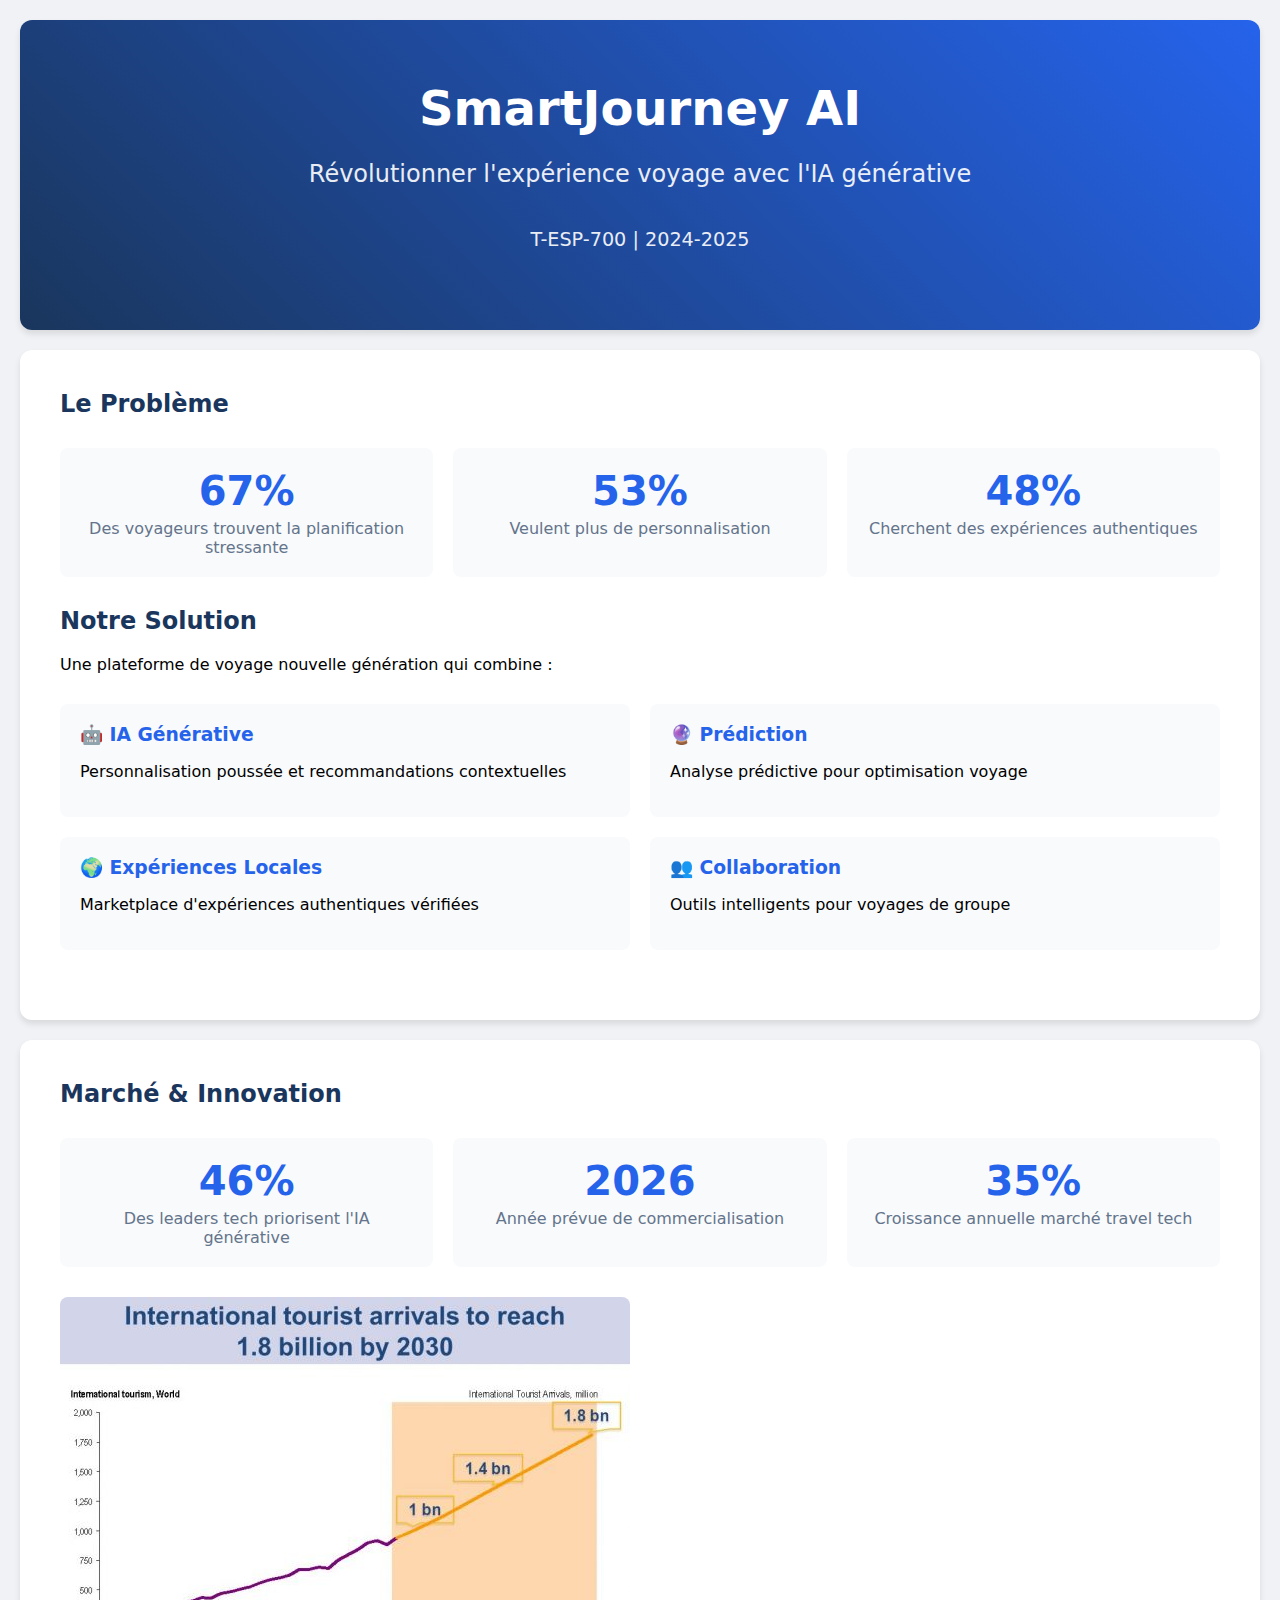
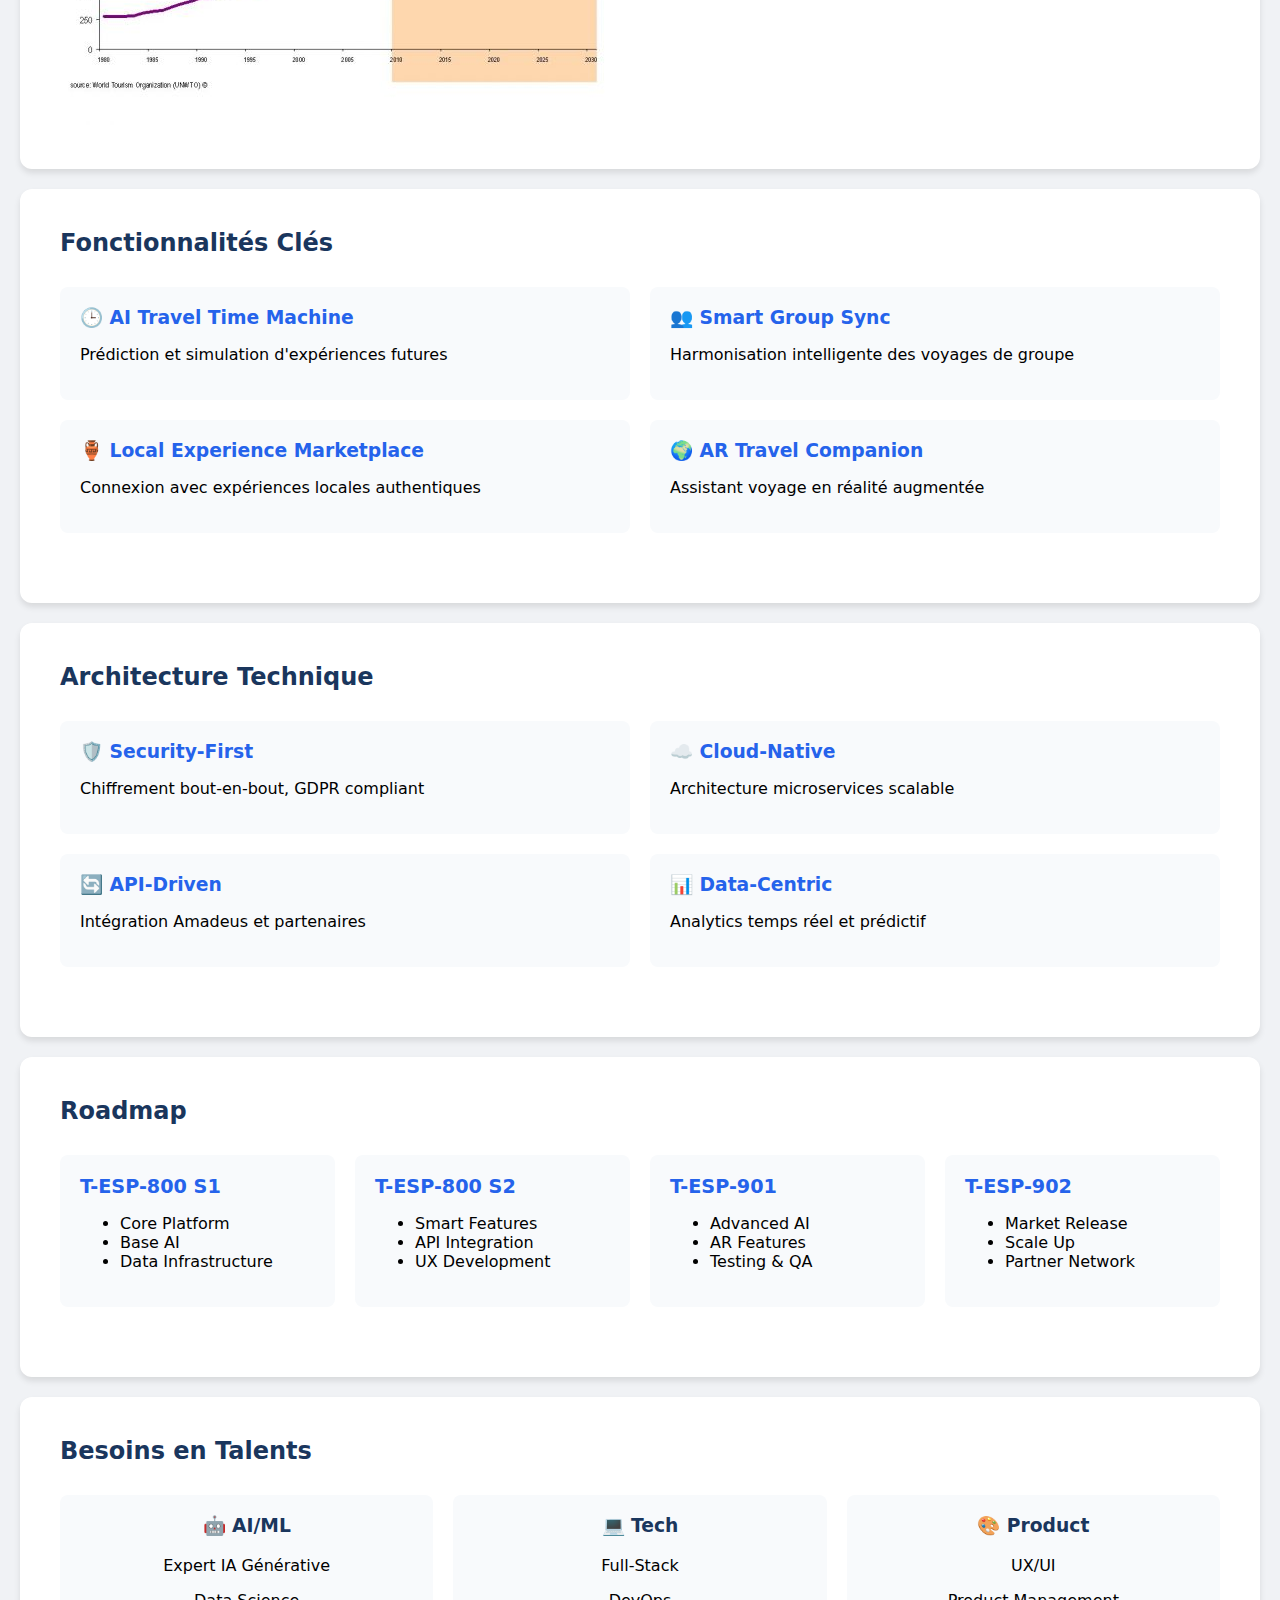
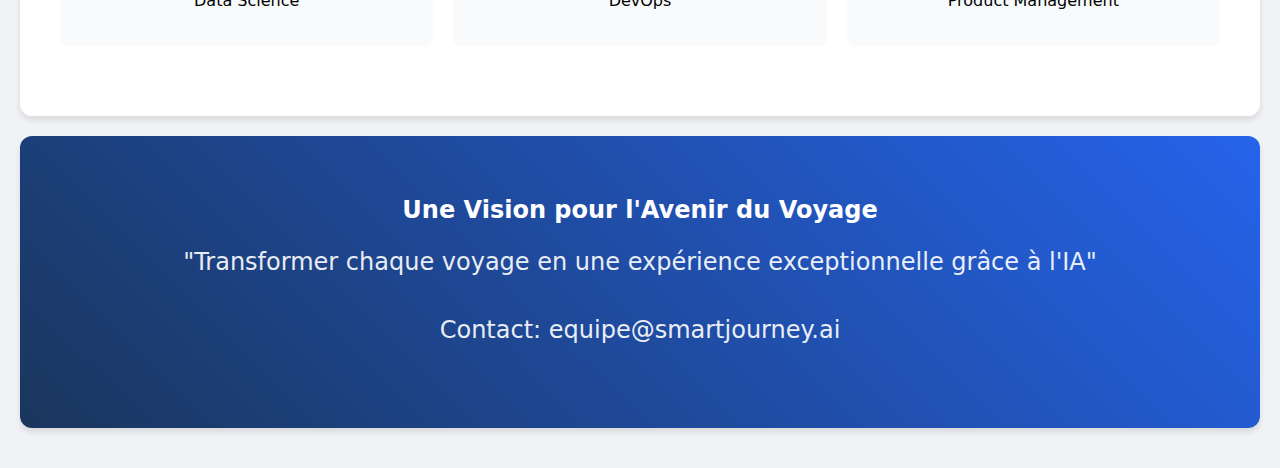
==== index.html @ 3d7ac0e2 "org" ====
<!DOCTYPE html>
<html lang="fr">
<head>
    <meta charset="UTF-8">
    <link rel="stylesheet" href="styles.css">
    
</head>
<body>
    <!-- Slide 1: Title -->
    <div class="slide title-slide">
        <h1>SmartJourney AI</h1>
        <p>Révolutionner l'expérience voyage avec l'IA générative</p>
        <p style="font-size: 1.2em; margin-top: 40px">T-ESP-700 | 2024-2025</p>
    </div>

    <!-- Slide 2: Problem & Solution -->
    <div class="slide">
        <h2>Le Problème</h2>
        <div class="metrics">
            <div class="metric">
                <h3>67%</h3>
                <p>Des voyageurs trouvent la planification stressante</p>
            </div>
            <div class="metric">
                <h3>53%</h3>
                <p>Veulent plus de personnalisation</p>
            </div>
            <div class="metric">
                <h3>48%</h3>
                <p>Cherchent des expériences authentiques</p>
            </div>
        </div>
        <h2>Notre Solution</h2>
        <p>Une plateforme de voyage nouvelle génération qui combine :</p>
        <div class="features">
            <div class="feature">
                <h3>🤖 IA Générative</h3>
                <p>Personnalisation poussée et recommandations contextuelles</p>
            </div>
            <div class="feature">
                <h3>🔮 Prédiction</h3>
                <p>Analyse prédictive pour optimisation voyage</p>
            </div>
            <div class="feature">
                <h3>🌍 Expériences Locales</h3>
                <p>Marketplace d'expériences authentiques vérifiées</p>
            </div>
            <div class="feature">
                <h3>👥 Collaboration</h3>
                <p>Outils intelligents pour voyages de groupe</p>
            </div>
        </div>
    </div>

    <!-- Slide 3: Market & Innovation -->
    <div class="slide">
        <h2>Marché & Innovation</h2>
        <div class="metrics">
            <div class="metric">
                <h3>46%</h3>
                <p>Des leaders tech priorisent l'IA générative</p>
            </div>
            <div class="metric">
                <h3>2026</h3>
                <p>Année prévue de commercialisation</p>
            </div>
            <div class="metric">
                <h3>35%</h3>
                <p>Croissance annuelle marché travel tech</p>
            </div>
        </div>
        <img src="./assets/2030-milliard-touristes-organisation-mondial-tourisme.jpg" alt="Market Graph">
    </div>

    <!-- Slide 4: Key Features -->
    <div class="slide">
        <h2>Fonctionnalités Clés</h2>
        <div class="features">
            <div class="feature">
                <h3>🕒 AI Travel Time Machine</h3>
                <p>Prédiction et simulation d'expériences futures</p>
            </div>
            <div class="feature">
                <h3>👥 Smart Group Sync</h3>
                <p>Harmonisation intelligente des voyages de groupe</p>
            </div>
            <div class="feature">
                <h3>🏺 Local Experience Marketplace</h3>
                <p>Connexion avec expériences locales authentiques</p>
            </div>
            <div class="feature">
                <h3>🌍 AR Travel Companion</h3>
                <p>Assistant voyage en réalité augmentée</p>
            </div>
        </div>
    </div>

    <!-- Slide 5: Technical Architecture -->
    <div class="slide">
        <h2>Architecture Technique</h2>
        <div class="features">
            <div class="feature">
                <h3>🛡️ Security-First</h3>
                <p>Chiffrement bout-en-bout, GDPR compliant</p>
            </div>
            <div class="feature">
                <h3>☁️ Cloud-Native</h3>
                <p>Architecture microservices scalable</p>
            </div>
            <div class="feature">
                <h3>🔄 API-Driven</h3>
                <p>Intégration Amadeus et partenaires</p>
            </div>
            <div class="feature">
                <h3>📊 Data-Centric</h3>
                <p>Analytics temps réel et prédictif</p>
            </div>
        </div>
    </div>

    <!-- Slide 6: Roadmap -->
    <div class="slide">
        <h2>Roadmap</h2>
        <div class="roadmap">
            <div class="phase">
                <h3>T-ESP-800 S1</h3>
                <ul>
                    <li>Core Platform</li>
                    <li>Base AI</li>
                    <li>Data Infrastructure</li>
                </ul>
            </div>
            <div class="phase">
                <h3>T-ESP-800 S2</h3>
                <ul>
                    <li>Smart Features</li>
                    <li>API Integration</li>
                    <li>UX Development</li>
                </ul>
            </div>
            <div class="phase">
                <h3>T-ESP-901</h3>
                <ul>
                    <li>Advanced AI</li>
                    <li>AR Features</li>
                    <li>Testing & QA</li>
                </ul>
            </div>
            <div class="phase">
                <h3>T-ESP-902</h3>
                <ul>
                    <li>Market Release</li>
                    <li>Scale Up</li>
                    <li>Partner Network</li>
                </ul>
            </div>
        </div>
    </div>

    <!-- Slide 7: Team Needs -->
    <div class="slide">
        <h2>Besoins en Talents</h2>
        <div class="team">
            <div class="member">
                <h3>🤖 AI/ML</h3>
                <p>Expert IA Générative</p>
                <p>Data Science</p>
            </div>
            <div class="member">
                <h3>💻 Tech</h3>
                <p>Full-Stack</p>
                <p>DevOps</p>
            </div>
            <div class="member">
                <h3>🎨 Product</h3>
                <p>UX/UI</p>
                <p>Product Management</p>
            </div>
        </div>
    </div>

    <!-- Slide 8: Conclusion -->
    <div class="slide title-slide">
        <h2>Une Vision pour l'Avenir du Voyage</h2>
        <p>"Transformer chaque voyage en une expérience exceptionnelle grâce à l'IA"</p>
        <div style="margin-top: 40px">
            <p>Contact: equipe@smartjourney.ai</p>
        </div>
    </div>

</body>
</html>
---- styles.css ----
body {
            font-family: system-ui, -apple-system, sans-serif;
            margin: 0;
            padding: 20px;
            background: #f0f2f5;
        }
        .slide {
            background: white;
            border-radius: 12px;
            padding: 40px;
            margin-bottom: 20px;
            box-shadow: 0 4px 6px rgba(0,0,0,0.1);
        }
        .title-slide {
            background: linear-gradient(45deg, #1a365d, #2563eb);
            color: white;
            text-align: center;
            padding: 60px 40px;
        }
        .title-slide h1 {
            font-size: 3em;
            margin: 0 0 20px 0;
        }
        .title-slide p {
            font-size: 1.5em;
            opacity: 0.9;
        }
        h1, h2, h3 {
            color: #1a365d;
            margin-top: 0;
        }
        .title-slide h1, .title-slide h2 {
            color: white;
        }
        .metrics {
            display: grid;
            grid-template-columns: repeat(3, 1fr);
            gap: 20px;
            margin: 30px 0;
        }
        .metric {
            background: #f8fafc;
            padding: 20px;
            border-radius: 8px;
            text-align: center;
        }
        .metric h3 {
            font-size: 2.5em;
            margin: 0;
            color: #2563eb;
        }
        .metric p {
            margin: 5px 0 0 0;
            color: #64748b;
        }
        .features {
            display: grid;
            grid-template-columns: repeat(2, 1fr);
            gap: 20px;
            margin: 30px 0;
        }
        .feature {
            background: #f8fafc;
            padding: 20px;
            border-radius: 8px;
        }
        .feature h3 {
            color: #2563eb;
            margin: 0 0 10px 0;
        }
        .roadmap {
            display: grid;
            grid-template-columns: repeat(4, 1fr);
            gap: 20px;
            margin: 30px 0;
        }
        .phase {
            background: #f8fafc;
            padding: 20px;
            border-radius: 8px;
        }
        .phase h3 {
            color: #2563eb;
            margin: 0 0 10px 0;
            font-size: 1.2em;
        }
        .team {
            display: grid;
            grid-template-columns: repeat(3, 1fr);
            gap: 20px;
            margin: 30px 0;
        }
        .member {
            background: #f8fafc;
            padding: 20px;
            border-radius: 8px;
            text-align: center;
        }
        img {
            max-width: 100%;
            height: auto;
            border-radius: 8px;
        }
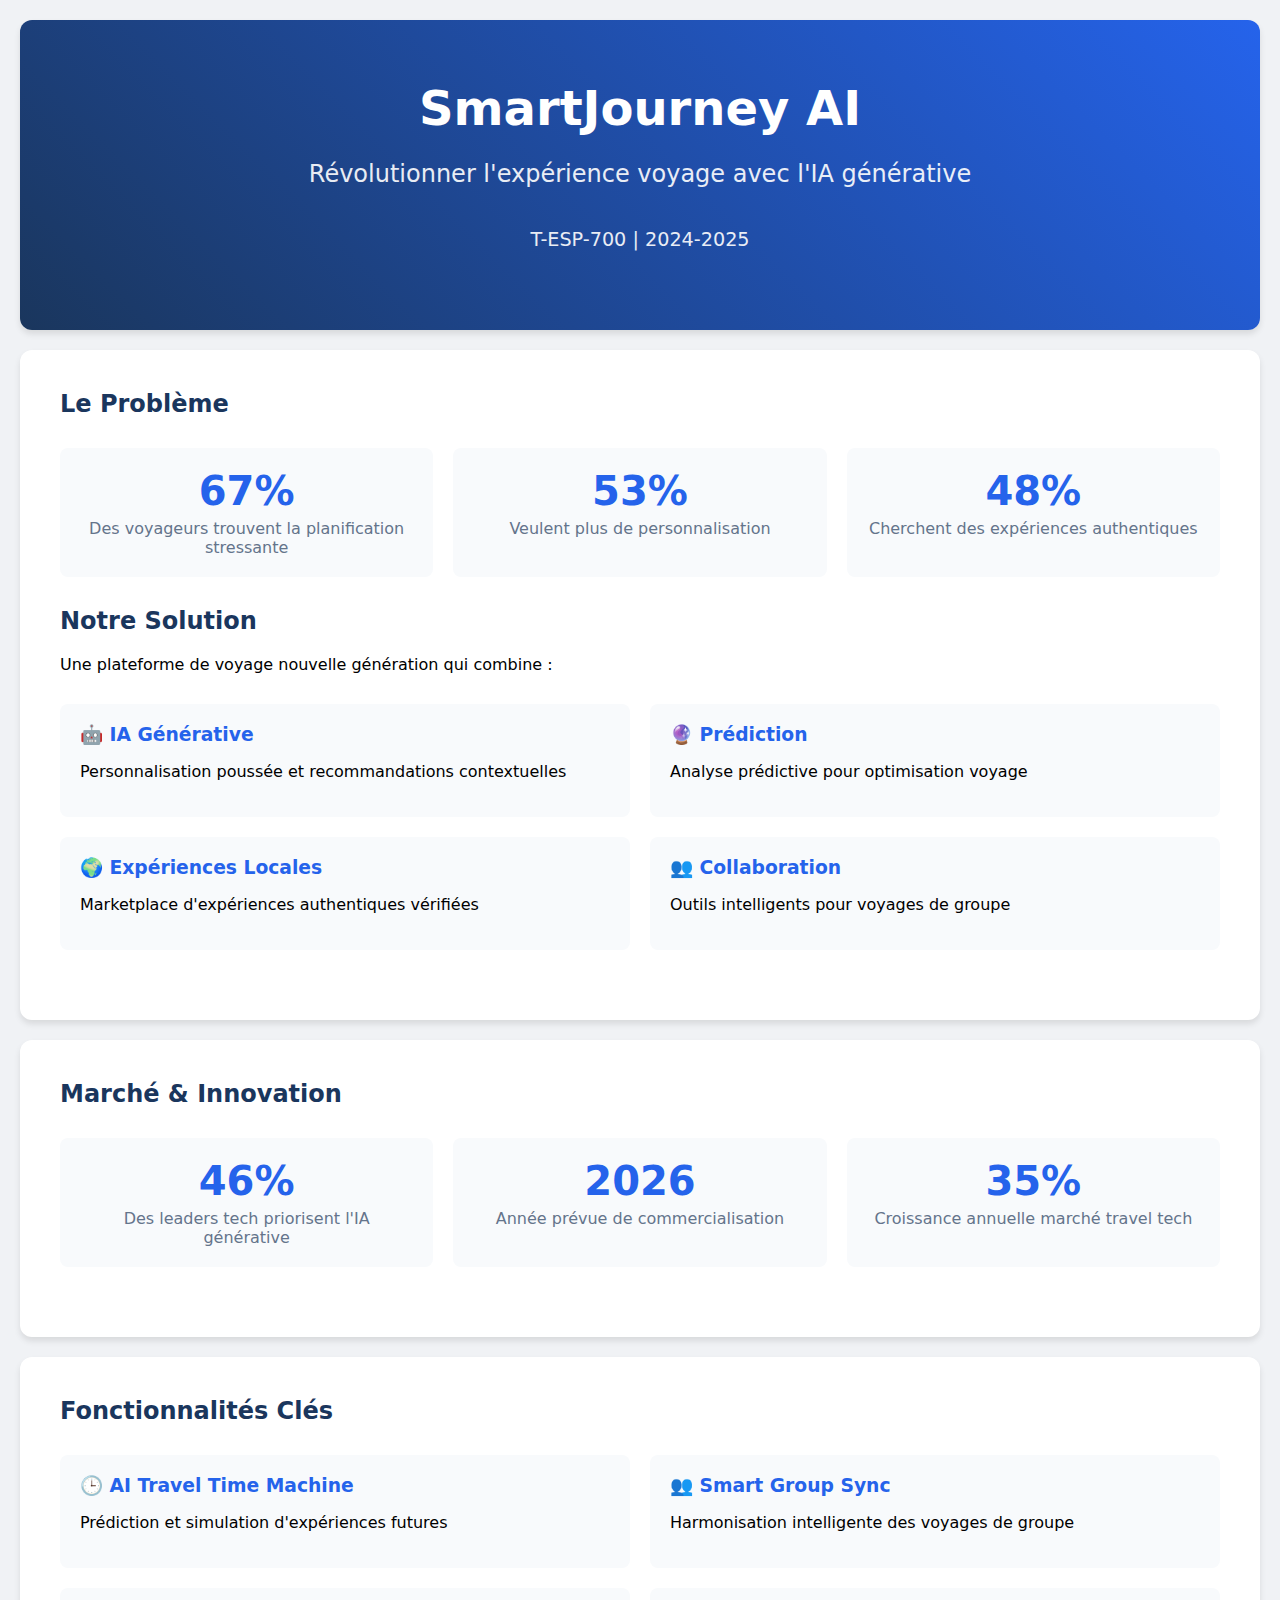
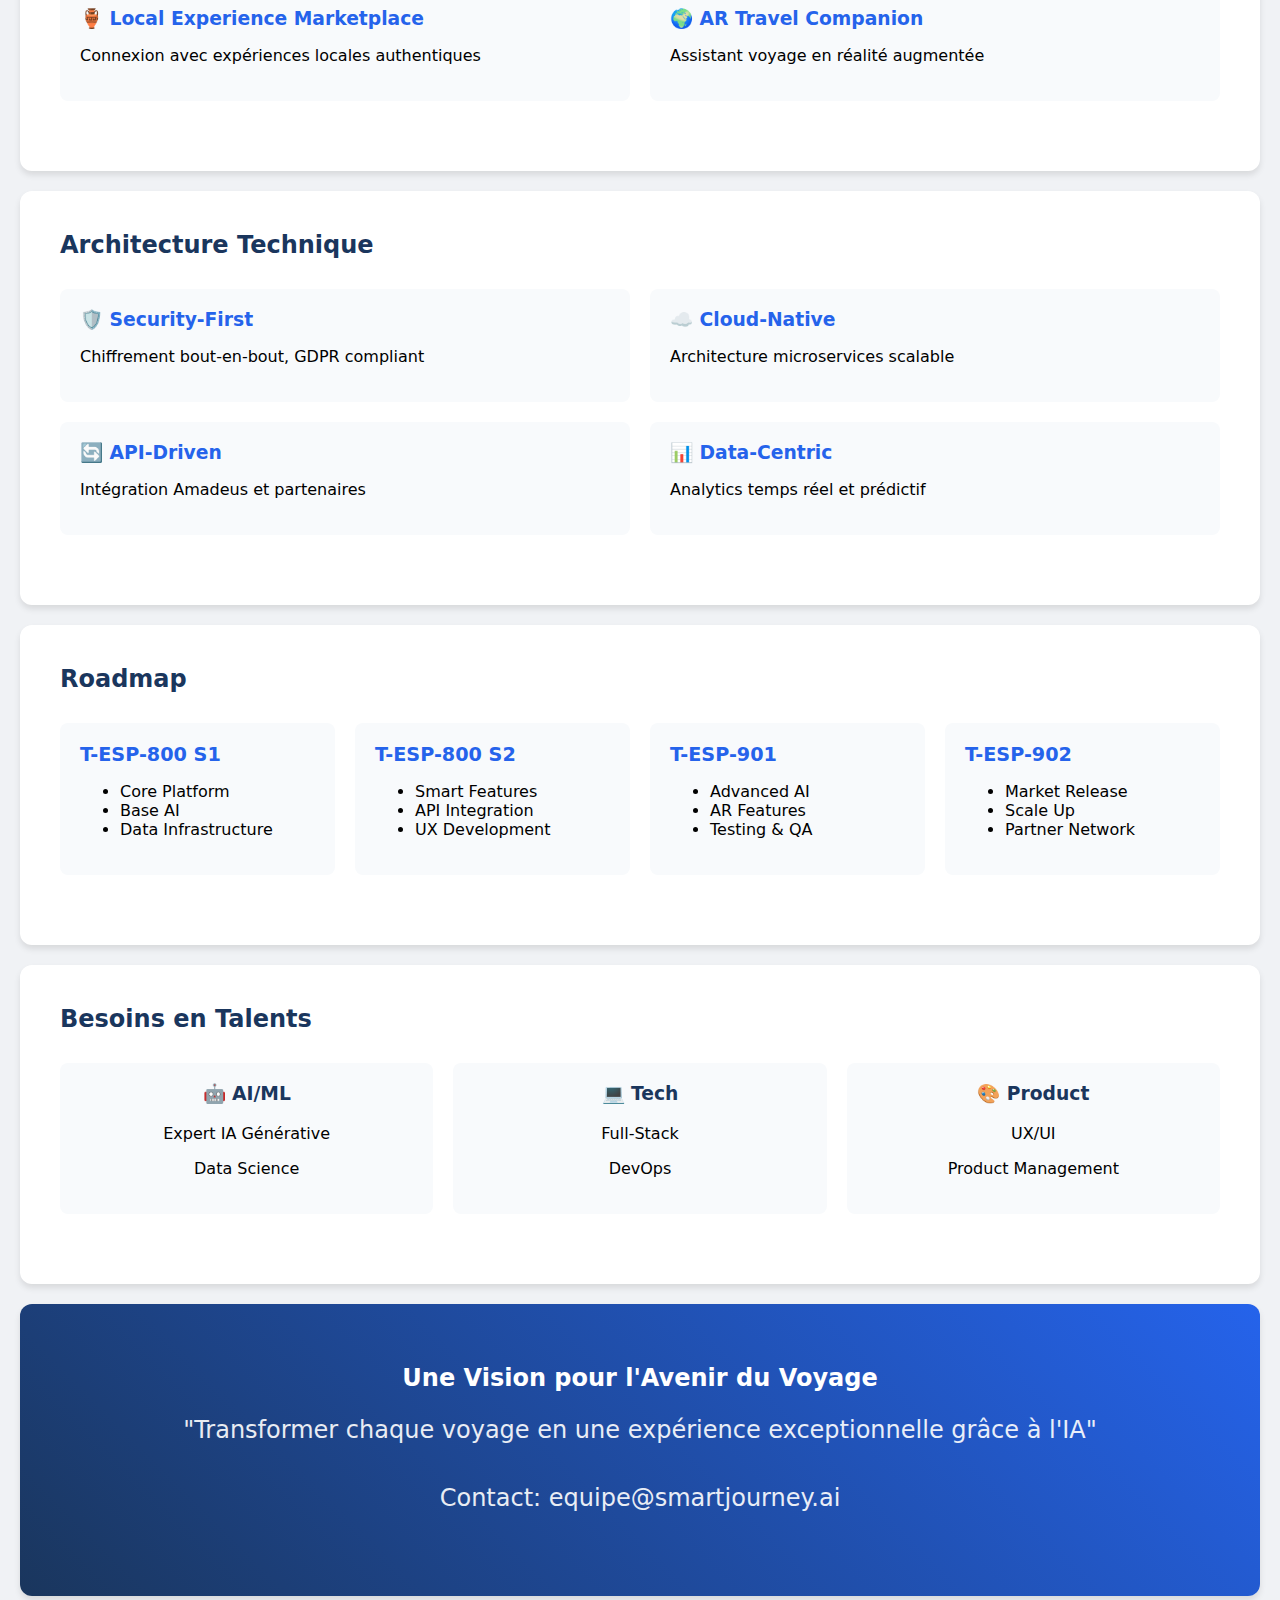
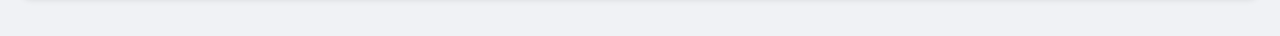
==== commit 3feedc2d: "removed graph" ====
--- a/index.html
+++ b/index.html
@@ -69,7 +69,6 @@
                 <p>Croissance annuelle marché travel tech</p>
             </div>
         </div>
-        <img src="./assets/2030-milliard-touristes-organisation-mondial-tourisme.jpg" alt="Market Graph">
     </div>
 
     <!-- Slide 4: Key Features -->
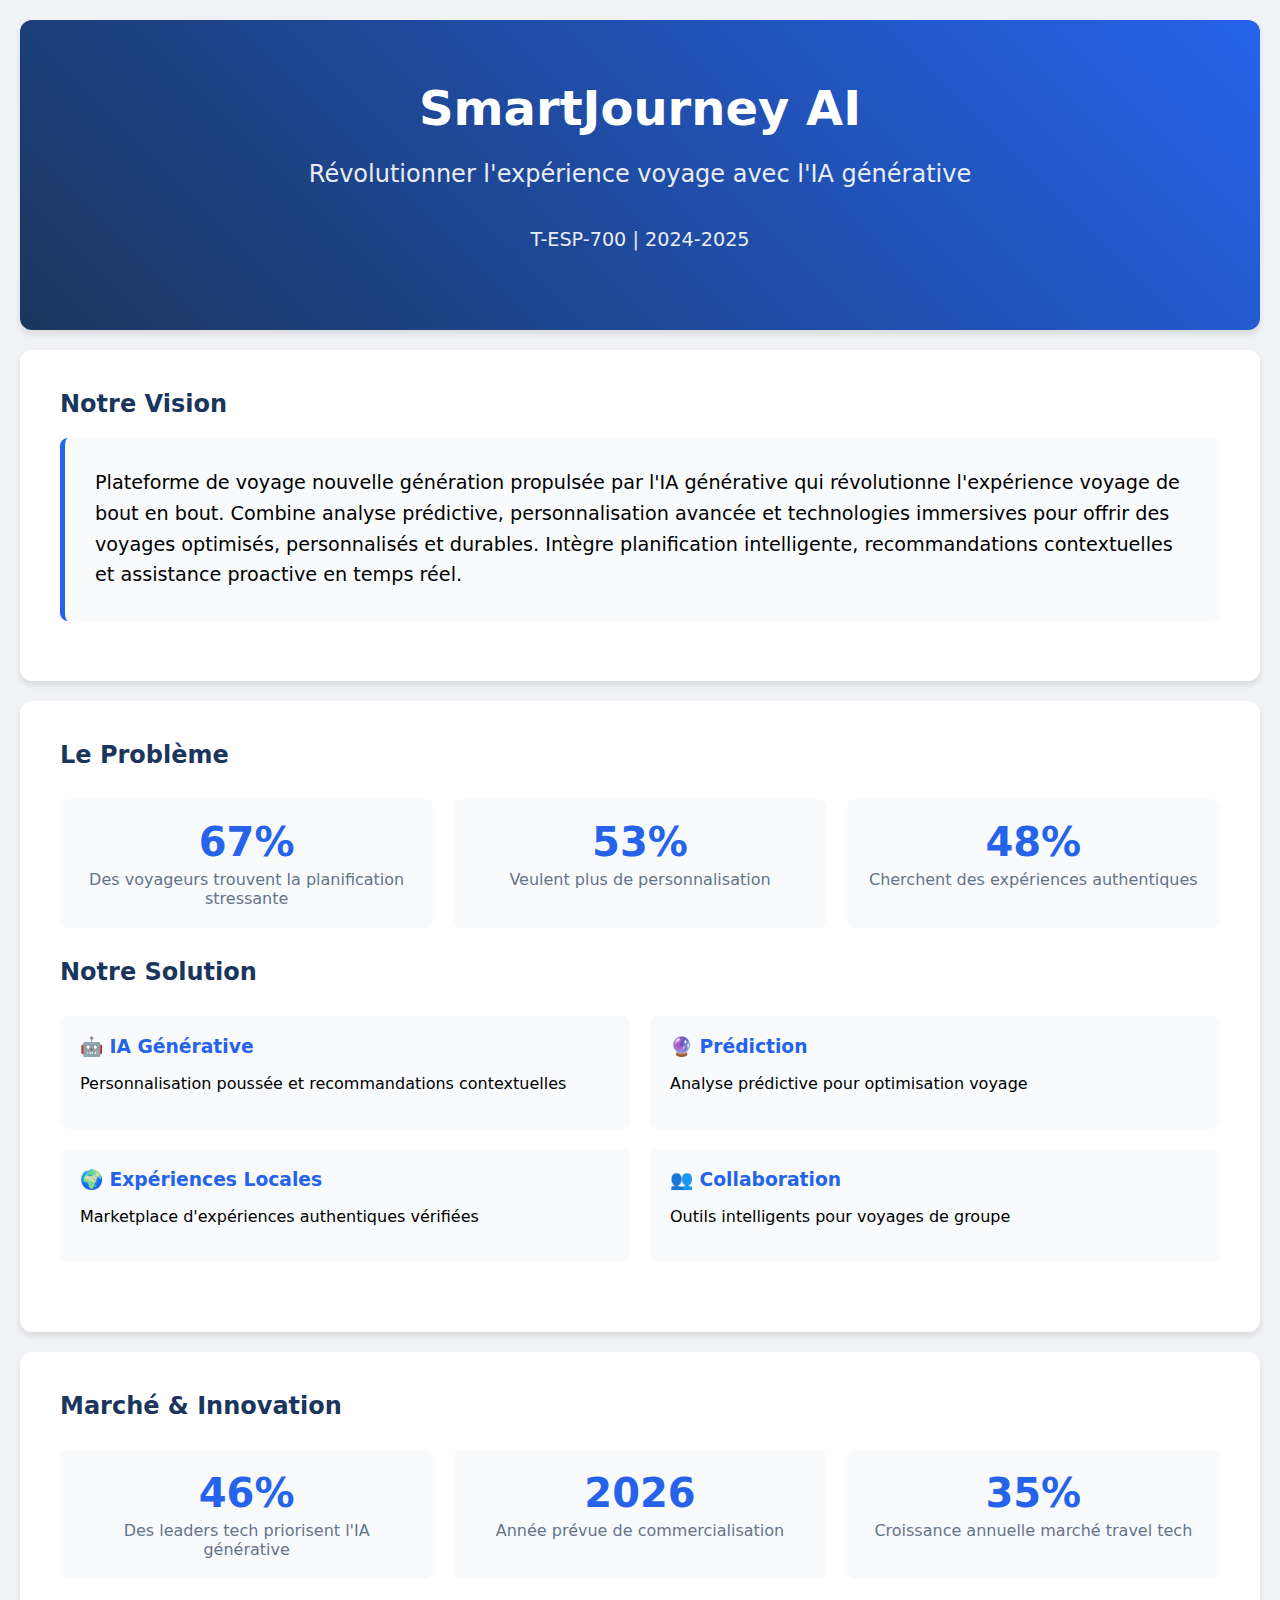
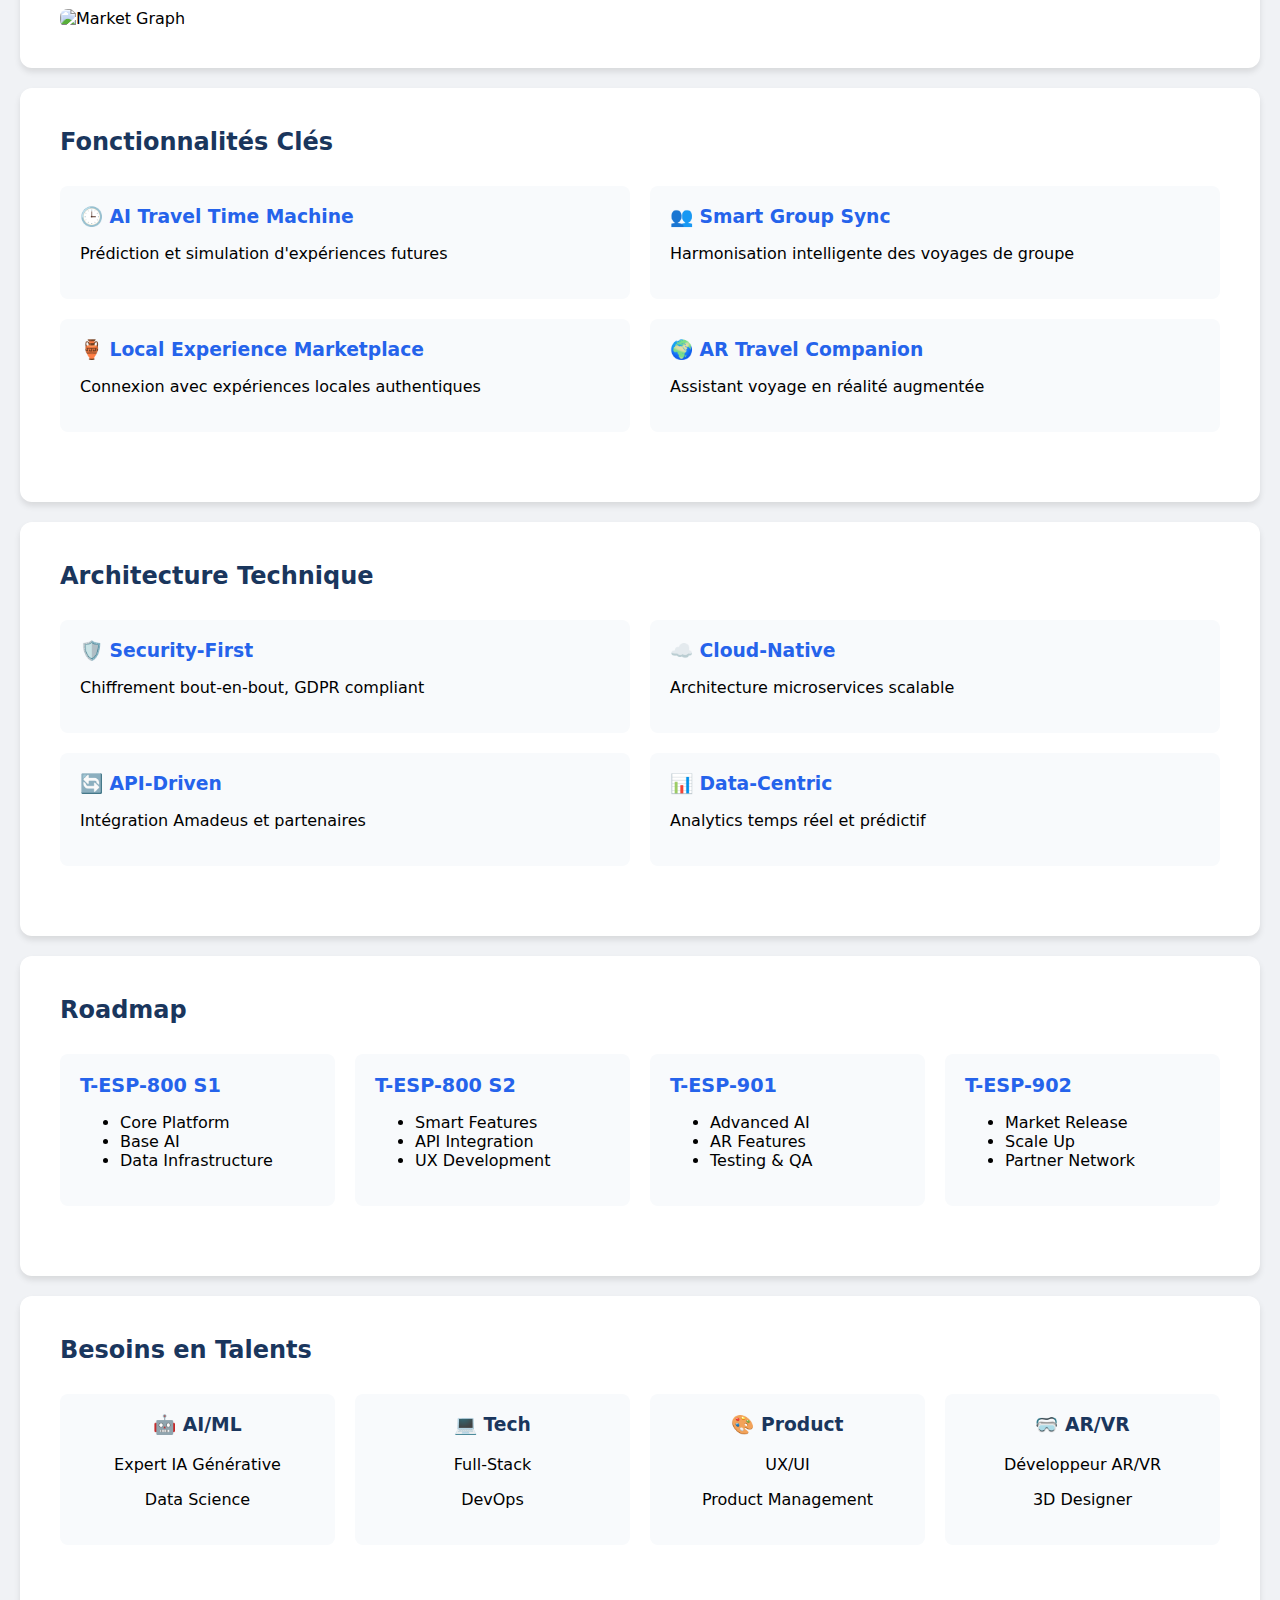
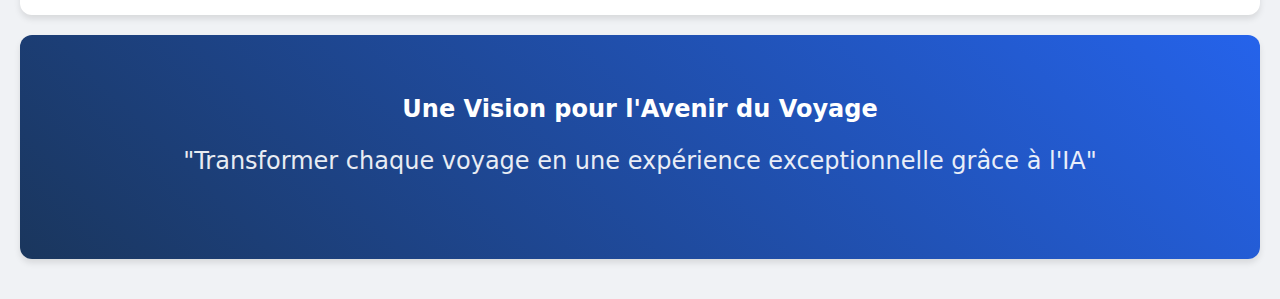
==== commit 5ee8f0a5: "description added" ====
--- a/index.html
+++ b/index.html
@@ -2,8 +2,9 @@
 <html lang="fr">
 <head>
     <meta charset="UTF-8">
+    <meta name="viewport" content="width=device-width, initial-scale=1.0">
+    <title>SmartJourney AI - Présentation</title>
     <link rel="stylesheet" href="styles.css">
-    
 </head>
 <body>
     <!-- Slide 1: Title -->
@@ -13,7 +14,17 @@
         <p style="font-size: 1.2em; margin-top: 40px">T-ESP-700 | 2024-2025</p>
     </div>
 
-    <!-- Slide 2: Problem & Solution -->
+    <!-- Slide 2: Project Description -->
+    <div class="slide">
+        <h2>Notre Vision</h2>
+        <div class="description-box">
+            <p style="font-size: 1.2em; line-height: 1.6; margin: 0;">
+                Plateforme de voyage nouvelle génération propulsée par l'IA générative qui révolutionne l'expérience voyage de bout en bout. Combine analyse prédictive, personnalisation avancée et technologies immersives pour offrir des voyages optimisés, personnalisés et durables. Intègre planification intelligente, recommandations contextuelles et assistance proactive en temps réel.
+            </p>
+        </div>
+    </div>
+
+    <!-- Slide 3: Problem & Solution -->
     <div class="slide">
         <h2>Le Problème</h2>
         <div class="metrics">
@@ -31,7 +42,6 @@
             </div>
         </div>
         <h2>Notre Solution</h2>
-        <p>Une plateforme de voyage nouvelle génération qui combine :</p>
         <div class="features">
             <div class="feature">
                 <h3>🤖 IA Générative</h3>
@@ -52,7 +62,7 @@
         </div>
     </div>
 
-    <!-- Slide 3: Market & Innovation -->
+    <!-- Slide 4: Market & Innovation -->
     <div class="slide">
         <h2>Marché & Innovation</h2>
         <div class="metrics">
@@ -69,9 +79,10 @@
                 <p>Croissance annuelle marché travel tech</p>
             </div>
         </div>
-    </div>
-
-    <!-- Slide 4: Key Features -->
+        <img src="/api/placeholder/800/400" alt="Market Graph">
+    </div>
+
+    <!-- Slide 5: Key Features -->
     <div class="slide">
         <h2>Fonctionnalités Clés</h2>
         <div class="features">
@@ -94,7 +105,7 @@
         </div>
     </div>
 
-    <!-- Slide 5: Technical Architecture -->
+    <!-- Slide 6: Technical Architecture -->
     <div class="slide">
         <h2>Architecture Technique</h2>
         <div class="features">
@@ -117,7 +128,7 @@
         </div>
     </div>
 
-    <!-- Slide 6: Roadmap -->
+    <!-- Slide 7: Roadmap -->
     <div class="slide">
         <h2>Roadmap</h2>
         <div class="roadmap">
@@ -156,7 +167,7 @@
         </div>
     </div>
 
-    <!-- Slide 7: Team Needs -->
+    <!-- Slide 8: Team Needs -->
     <div class="slide">
         <h2>Besoins en Talents</h2>
         <div class="team">
@@ -175,17 +186,17 @@
                 <p>UX/UI</p>
                 <p>Product Management</p>
             </div>
-        </div>
-    </div>
-
-    <!-- Slide 8: Conclusion -->
+            <div class="member">
+                <h3>🥽 AR/VR</h3>
+                <p>Développeur AR/VR</p>
+                <p>3D Designer</p>
+            </div>
+        </div>
+    </div>
+
+    <!-- Slide 9: Conclusion -->
     <div class="slide title-slide">
         <h2>Une Vision pour l'Avenir du Voyage</h2>
         <p>"Transformer chaque voyage en une expérience exceptionnelle grâce à l'IA"</p>
-        <div style="margin-top: 40px">
-            <p>Contact: equipe@smartjourney.ai</p>
-        </div>
-    </div>
-
 </body>
 </html>--- a/styles.css
+++ b/styles.css
@@ -1,105 +1,150 @@
+/* Base styles */
+body {
+    font-family: system-ui, -apple-system, sans-serif;
+    margin: 0;
+    padding: 20px;
+    background: #f0f2f5;
+}
 
-        body {
-            font-family: system-ui, -apple-system, sans-serif;
-            margin: 0;
-            padding: 20px;
-            background: #f0f2f5;
-        }
-        .slide {
-            background: white;
-            border-radius: 12px;
-            padding: 40px;
-            margin-bottom: 20px;
-            box-shadow: 0 4px 6px rgba(0,0,0,0.1);
-        }
-        .title-slide {
-            background: linear-gradient(45deg, #1a365d, #2563eb);
-            color: white;
-            text-align: center;
-            padding: 60px 40px;
-        }
-        .title-slide h1 {
-            font-size: 3em;
-            margin: 0 0 20px 0;
-        }
-        .title-slide p {
-            font-size: 1.5em;
-            opacity: 0.9;
-        }
-        h1, h2, h3 {
-            color: #1a365d;
-            margin-top: 0;
-        }
-        .title-slide h1, .title-slide h2 {
-            color: white;
-        }
-        .metrics {
-            display: grid;
-            grid-template-columns: repeat(3, 1fr);
-            gap: 20px;
-            margin: 30px 0;
-        }
-        .metric {
-            background: #f8fafc;
-            padding: 20px;
-            border-radius: 8px;
-            text-align: center;
-        }
-        .metric h3 {
-            font-size: 2.5em;
-            margin: 0;
-            color: #2563eb;
-        }
-        .metric p {
-            margin: 5px 0 0 0;
-            color: #64748b;
-        }
-        .features {
-            display: grid;
-            grid-template-columns: repeat(2, 1fr);
-            gap: 20px;
-            margin: 30px 0;
-        }
-        .feature {
-            background: #f8fafc;
-            padding: 20px;
-            border-radius: 8px;
-        }
-        .feature h3 {
-            color: #2563eb;
-            margin: 0 0 10px 0;
-        }
-        .roadmap {
-            display: grid;
-            grid-template-columns: repeat(4, 1fr);
-            gap: 20px;
-            margin: 30px 0;
-        }
-        .phase {
-            background: #f8fafc;
-            padding: 20px;
-            border-radius: 8px;
-        }
-        .phase h3 {
-            color: #2563eb;
-            margin: 0 0 10px 0;
-            font-size: 1.2em;
-        }
-        .team {
-            display: grid;
-            grid-template-columns: repeat(3, 1fr);
-            gap: 20px;
-            margin: 30px 0;
-        }
-        .member {
-            background: #f8fafc;
-            padding: 20px;
-            border-radius: 8px;
-            text-align: center;
-        }
-        img {
-            max-width: 100%;
-            height: auto;
-            border-radius: 8px;
-        }
- +.slide {
+    background: white;
+    border-radius: 12px;
+    padding: 40px;
+    margin-bottom: 20px;
+    box-shadow: 0 4px 6px rgba(0,0,0,0.1);
+}
+
+/* Title slide */
+.title-slide {
+    background: linear-gradient(45deg, #1a365d, #2563eb);
+    color: white;
+    text-align: center;
+    padding: 60px 40px;
+}
+
+.title-slide h1 {
+    font-size: 3em;
+    margin: 0 0 20px 0;
+}
+
+.title-slide p {
+    font-size: 1.5em;
+    opacity: 0.9;
+}
+
+/* Headings */
+h1, h2, h3 {
+    color: #1a365d;
+    margin-top: 0;
+}
+
+.title-slide h1, .title-slide h2 {
+    color: white;
+}
+
+/* Metrics section */
+.metrics {
+    display: grid;
+    grid-template-columns: repeat(3, 1fr);
+    gap: 20px;
+    margin: 30px 0;
+}
+
+.metric {
+    background: #f8fafc;
+    padding: 20px;
+    border-radius: 8px;
+    text-align: center;
+}
+
+.metric h3 {
+    font-size: 2.5em;
+    margin: 0;
+    color: #2563eb;
+}
+
+.metric p {
+    margin: 5px 0 0 0;
+    color: #64748b;
+}
+
+/* Features section */
+.features {
+    display: grid;
+    grid-template-columns: repeat(2, 1fr);
+    gap: 20px;
+    margin: 30px 0;
+}
+
+.feature {
+    background: #f8fafc;
+    padding: 20px;
+    border-radius: 8px;
+}
+
+.feature h3 {
+    color: #2563eb;
+    margin: 0 0 10px 0;
+}
+
+/* Description box */
+.description-box {
+    background: #f8fafc;
+    padding: 30px;
+    border-radius: 8px;
+    margin: 20px 0;
+    border-left: 5px solid #2563eb;
+}
+
+/* Roadmap section */
+.roadmap {
+    display: grid;
+    grid-template-columns: repeat(4, 1fr);
+    gap: 20px;
+    margin: 30px 0;
+}
+
+.phase {
+    background: #f8fafc;
+    padding: 20px;
+    border-radius: 8px;
+}
+
+.phase h3 {
+    color: #2563eb;
+    margin: 0 0 10px 0;
+    font-size: 1.2em;
+}
+
+/* Team section */
+.team {
+    display: grid;
+    grid-template-columns: repeat(4, 1fr);
+    gap: 20px;
+    margin: 30px 0;
+}
+
+.member {
+    background: #f8fafc;
+    padding: 20px;
+    border-radius: 8px;
+    text-align: center;
+}
+
+/* Images */
+img {
+    max-width: 100%;
+    height: auto;
+    border-radius: 8px;
+}
+
+/* Responsive design */
+@media (max-width: 768px) {
+    .metrics, .features, .team, .roadmap {
+        grid-template-columns: 1fr;
+    }
+    
+    .slide {
+        padding: 20px;
+    }
+}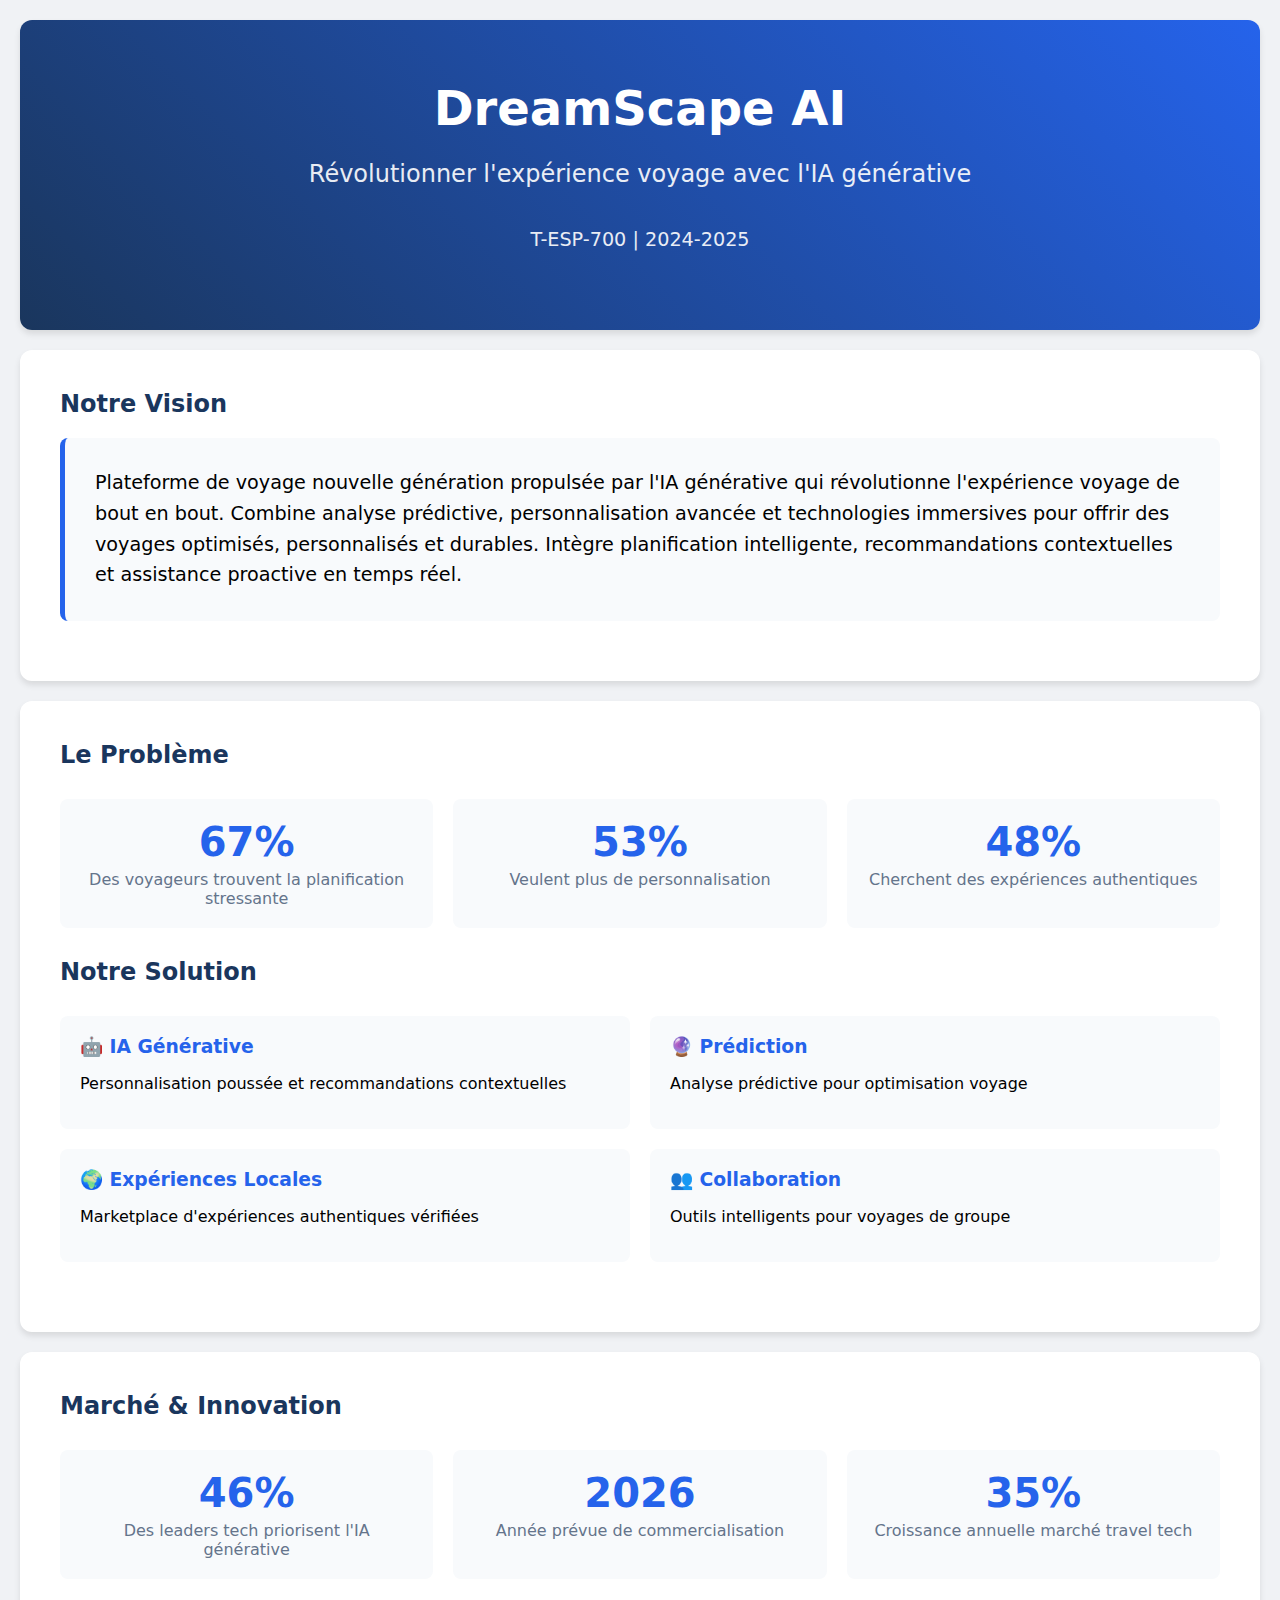
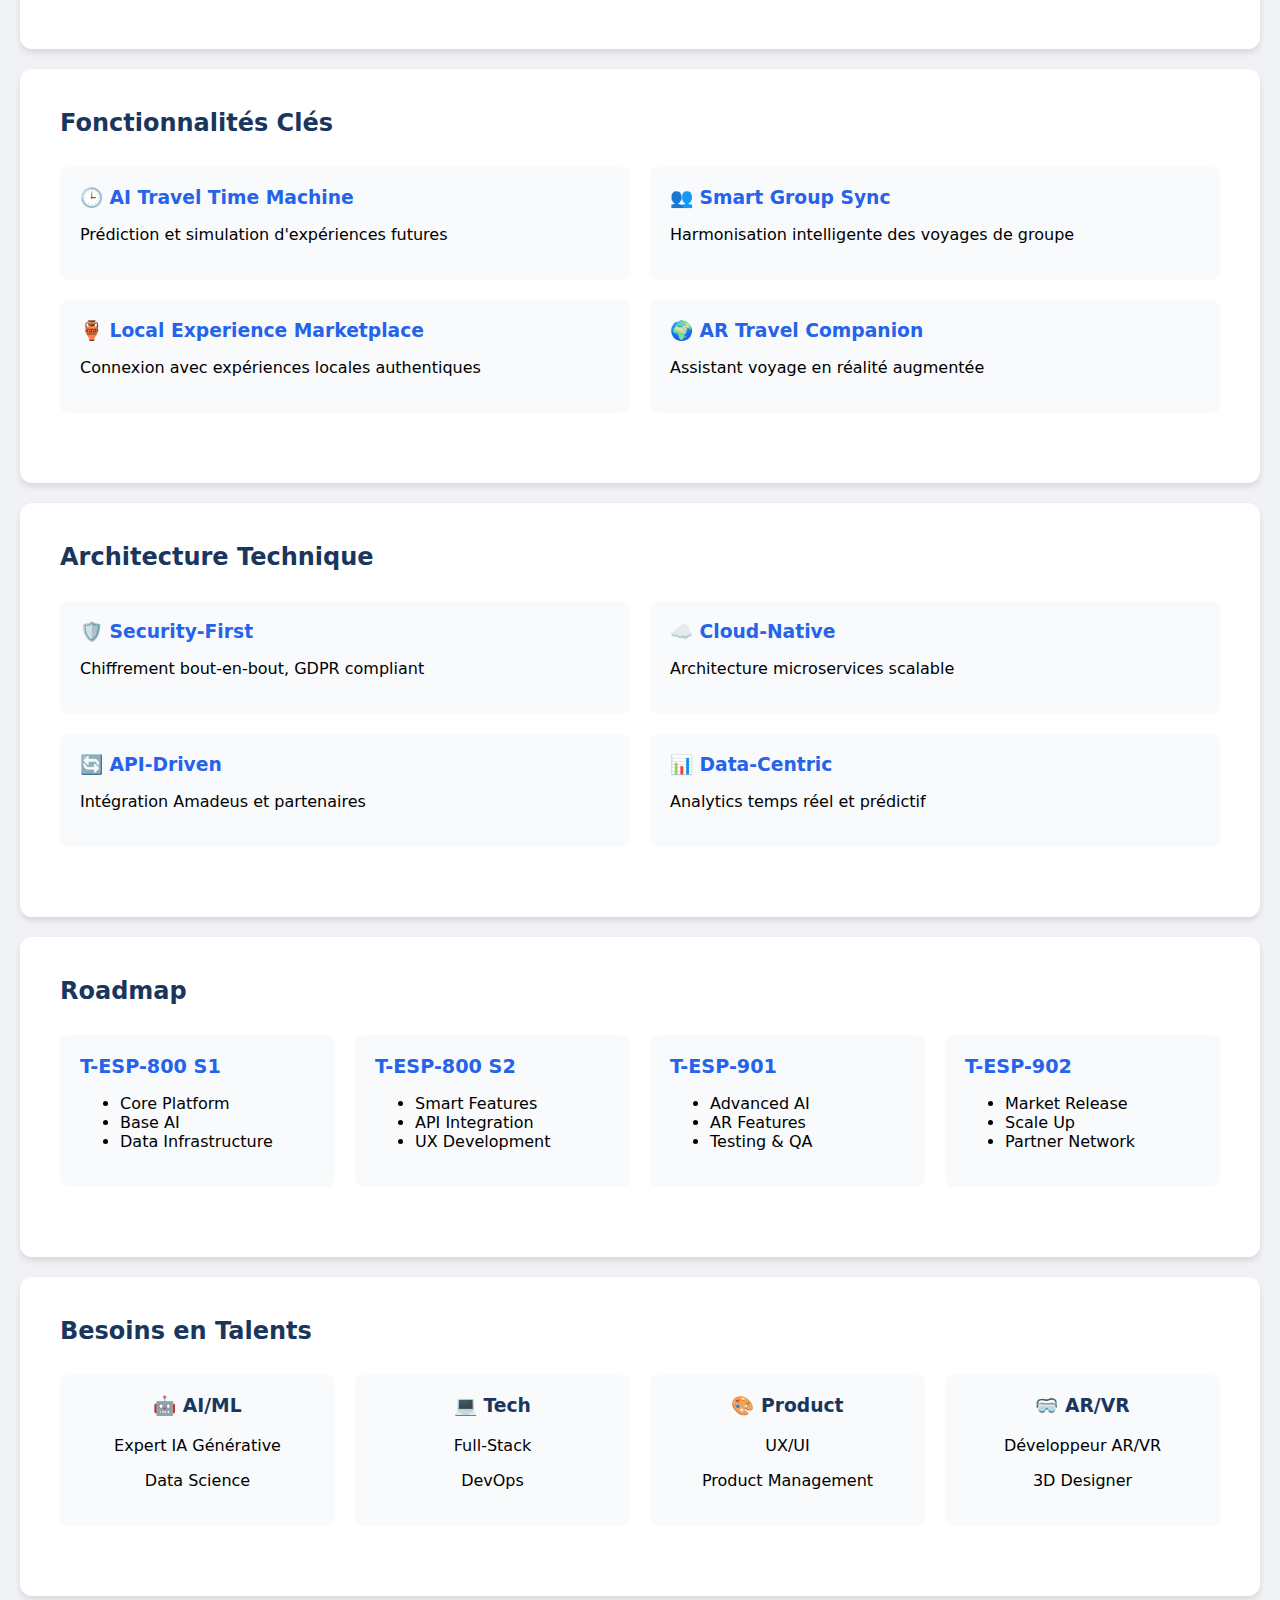
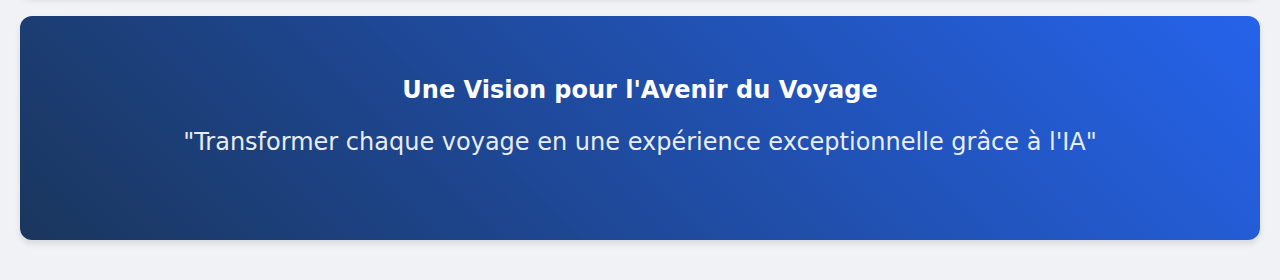
==== commit 5ffa8026: "readme modif" ====
--- a/index.html
+++ b/index.html
@@ -9,7 +9,7 @@
 <body>
     <!-- Slide 1: Title -->
     <div class="slide title-slide">
-        <h1>SmartJourney AI</h1>
+        <h1>DreamScape AI</h1>
         <p>Révolutionner l'expérience voyage avec l'IA générative</p>
         <p style="font-size: 1.2em; margin-top: 40px">T-ESP-700 | 2024-2025</p>
     </div>
@@ -79,7 +79,6 @@
                 <p>Croissance annuelle marché travel tech</p>
             </div>
         </div>
-        <img src="/api/placeholder/800/400" alt="Market Graph">
     </div>
 
     <!-- Slide 5: Key Features -->
